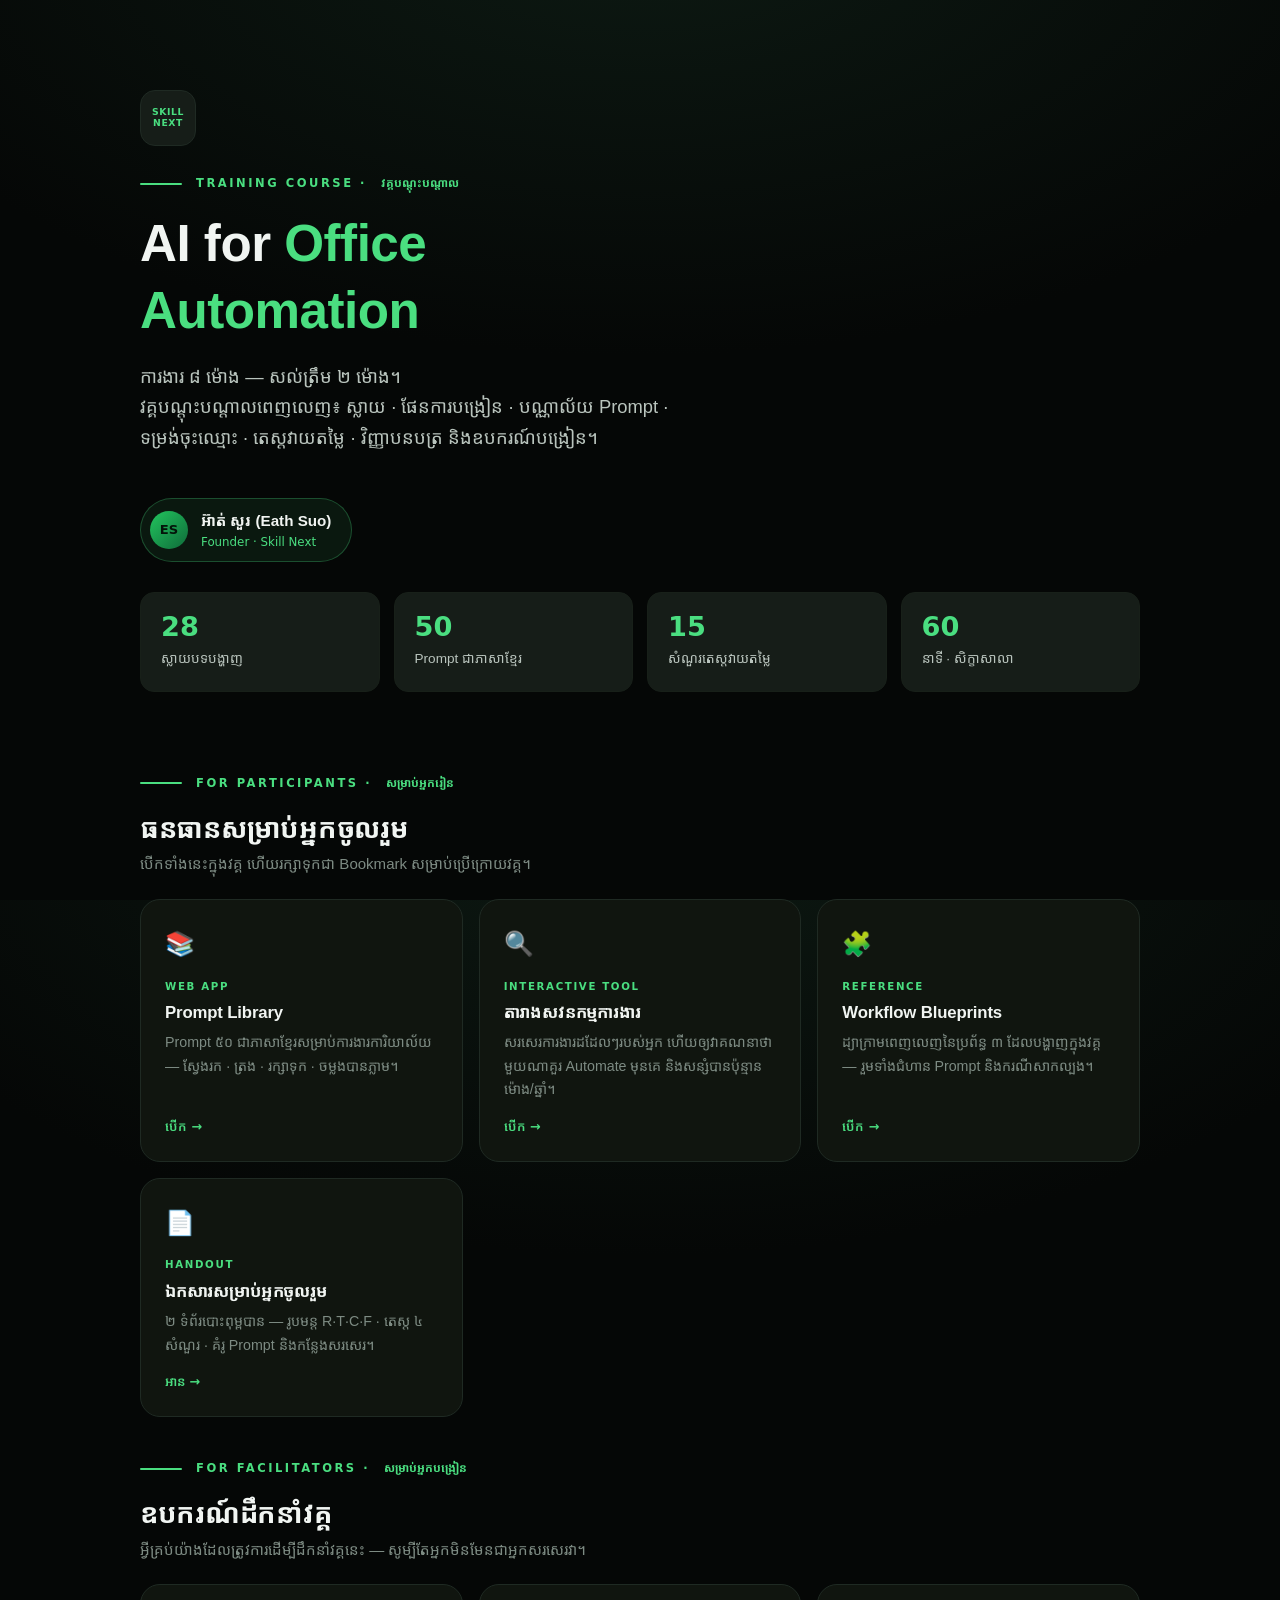
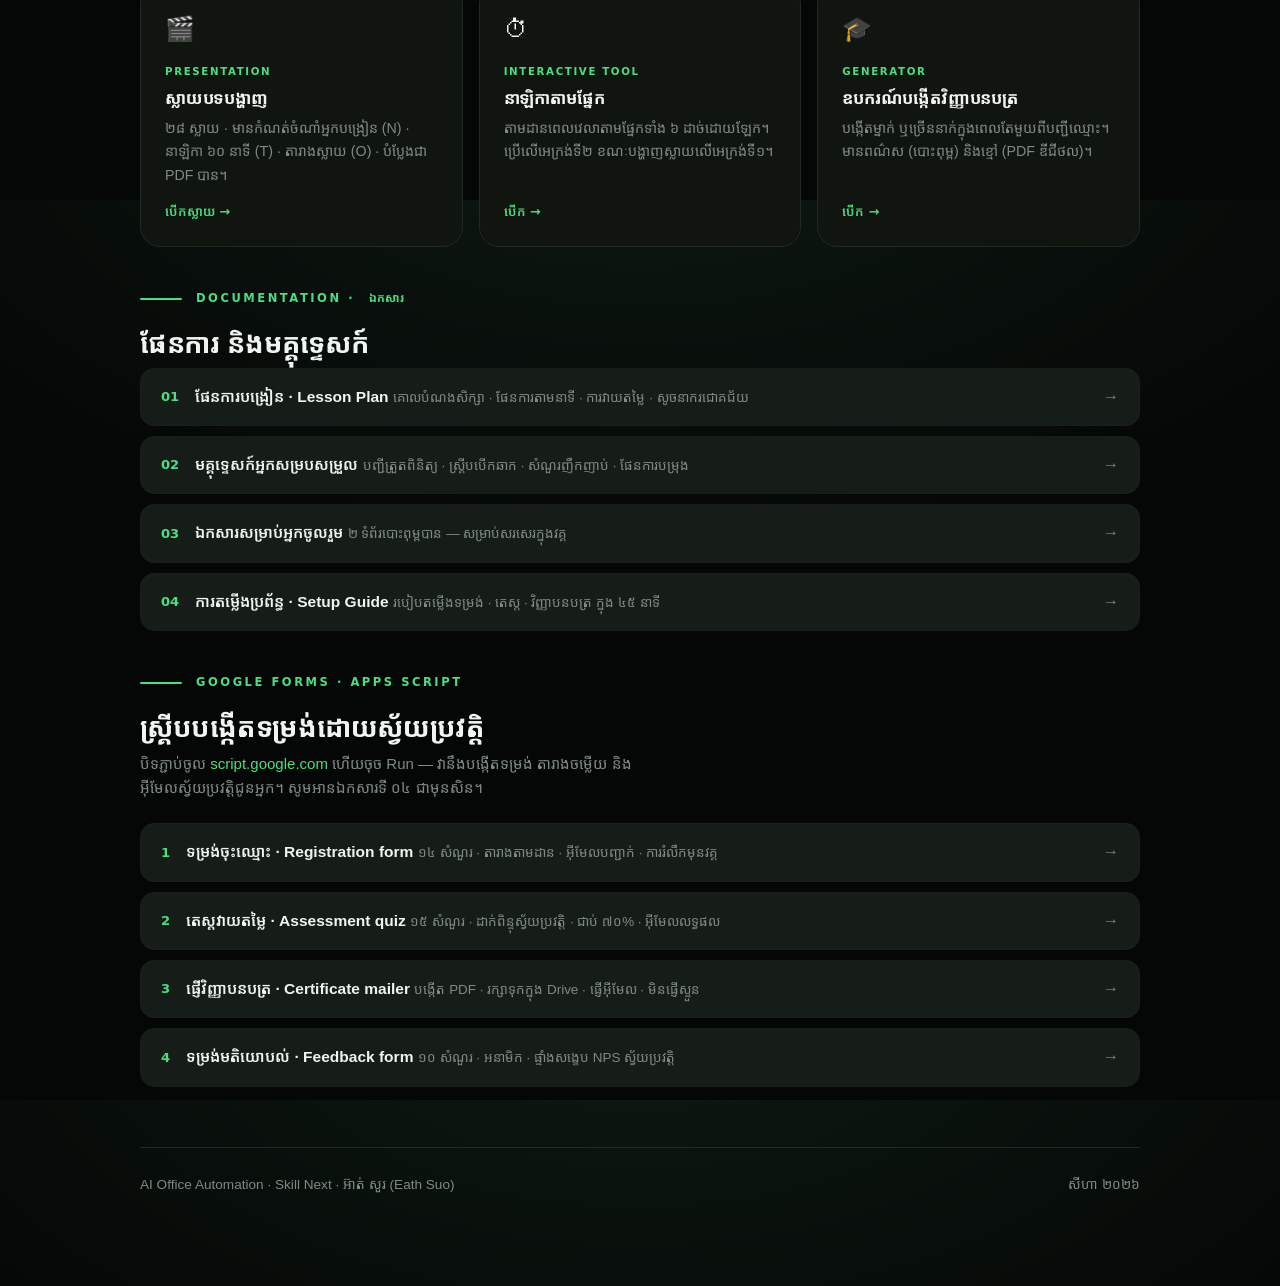
==== index.html @ 82e131f2 "Add hub page, feedback form, setup guide; bundle Khmer font Browser testing surfaced several renderi" ====
<!doctype html>
<html lang="km">
<head>
<meta charset="utf-8">
<meta name="viewport" content="width=device-width, initial-scale=1">
<title>AI Office Automation · Skill Next</title>
<meta name="description" content="វគ្គបណ្តុះបណ្តាល AI for Office Automation — ស្លាយ · Prompt Library · ឧបករណ៍បង្រៀន · វិញ្ញាបនបត្រ។">
<link rel="stylesheet" href="assets/theme.css">
<style>
body { overflow-y: auto; }
.wrap { max-width: 1080px; margin: 0 auto; padding: 0 clamp(18px, 4vw, 40px) 90px; }

.hero { padding: clamp(44px, 8vw, 90px) 0 40px; }

.logo-mark {
  width: 56px; height: 56px; border-radius: 15px;
  background: var(--surface-2); border: 1px solid var(--border);
  display: grid; place-items: center;
  font-family: var(--font-latin); font-weight: 800;
  font-size: 0.58rem; letter-spacing: 0.06em; line-height: 1.15;
  color: var(--accent); text-align: center; margin-bottom: 28px;
}

.hero h1 { font-size: clamp(1.9rem, 5.4vw, 3.2rem); max-width: 16ch; margin-bottom: 18px; }
.hero .lead { font-size: clamp(1rem, 2vw, 1.15rem); color: var(--text-2); max-width: 52ch; }

.speaker-chip {
  display: inline-flex; align-items: center; gap: 13px;
  margin-top: 26px; padding: 9px 20px 9px 9px;
  border-radius: 999px;
  background: rgba(74, 222, 128, 0.08);
  border: 1px solid rgba(74, 222, 128, 0.28);
}
.speaker-chip .avatar {
  width: 38px; height: 38px; border-radius: 50%;
  background: linear-gradient(135deg, var(--accent-2), #0f6b3a);
  display: grid; place-items: center;
  font-family: var(--font-latin); font-weight: 800;
  color: #04140a; font-size: 0.82rem;
}
.speaker-chip .name { font-weight: 700; font-size: 0.95rem; }
.speaker-chip .role { font-family: var(--font-latin); font-size: 0.74rem; color: var(--accent); }

/* ---------- Sections ---------- */

.section { padding-top: 42px; }
.section > h2 { font-size: clamp(1.25rem, 2.8vw, 1.7rem); margin-bottom: 6px; }
.section > .note { color: var(--muted); margin: 0 0 22px; max-width: 62ch; font-size: 0.94rem; }

.cards {
  display: grid;
  grid-template-columns: repeat(auto-fill, minmax(280px, 1fr));
  gap: 16px;
}

a.card {
  display: flex; flex-direction: column;
  background: var(--surface);
  border: 1px solid var(--border);
  border-radius: var(--r-lg);
  padding: 24px;
  text-decoration: none;
  color: inherit;
  transition: border-color 0.18s ease, transform 0.18s ease;
}
a.card:hover {
  border-color: var(--accent-dim);
  transform: translateY(-2px);
  text-decoration: none;
}

.card .ico { font-size: 1.5rem; margin-bottom: 14px; }
.card .kind {
  font-family: var(--font-latin);
  font-size: 0.64rem; font-weight: 700;
  letter-spacing: 0.16em; text-transform: uppercase;
  color: var(--accent); margin-bottom: 8px;
}
.card h3 { font-size: 1.05rem; margin-bottom: 7px; }
.card p { font-size: 0.89rem; color: var(--muted); margin: 0 0 14px; }
.card .go {
  margin-top: auto;
  font-family: var(--font-latin);
  font-size: 0.8rem; color: var(--accent); font-weight: 600;
}

/* Doc list */
.doclist { display: grid; gap: 10px; }

a.doc {
  display: grid;
  grid-template-columns: auto 1fr auto;
  gap: 16px; align-items: center;
  padding: 15px 20px;
  background: var(--surface-2);
  border: 1px solid var(--border-soft);
  border-radius: var(--r-md);
  text-decoration: none; color: inherit;
  transition: border-color 0.16s ease;
}
a.doc:hover { border-color: var(--accent-dim); text-decoration: none; }
a.doc .n {
  font-family: var(--font-latin); font-weight: 800;
  color: var(--accent); font-size: 0.82rem;
}
a.doc .t { font-weight: 600; font-size: 0.97rem; }
a.doc .d { font-size: 0.84rem; color: var(--muted); margin-top: 3px; }
a.doc .arrow { color: var(--muted); }

.stats {
  display: grid;
  grid-template-columns: repeat(auto-fit, minmax(140px, 1fr));
  gap: 14px;
  margin-top: 30px;
}
.stat {
  padding: 20px; border-radius: var(--r-md);
  background: var(--surface-2); border: 1px solid var(--border-soft);
}
.stat .v {
  font-family: var(--font-latin); font-size: 1.7rem;
  font-weight: 800; color: var(--accent); line-height: 1;
}
.stat .k { font-size: 0.85rem; color: var(--text-2); margin-top: 8px; }

.foot {
  margin-top: 60px; padding-top: 26px;
  border-top: 1px solid var(--border);
  display: flex; justify-content: space-between; gap: 16px; flex-wrap: wrap;
  font-size: 0.85rem; color: var(--muted);
}
</style>
</head>
<body>

<div class="wrap">

  <header class="hero">
    <div class="logo-mark">SKILL<br>NEXT</div>
    <p class="eyebrow">Training Course · <span class="km">វគ្គបណ្តុះបណ្តាល</span></p>
    <h1>AI for <span class="accent">Office Automation</span></h1>
    <p class="lead">
      ការងារ ៨ ម៉ោង — សល់ត្រឹម ២ ម៉ោង។<br>
      វគ្គបណ្តុះបណ្តាលពេញលេញ៖ ស្លាយ · ផែនការបង្រៀន · បណ្ណាល័យ Prompt ·
      ទម្រង់ចុះឈ្មោះ · តេស្តវាយតម្លៃ · វិញ្ញាបនបត្រ និងឧបករណ៍បង្រៀន។
    </p>
    <div class="speaker-chip">
      <div class="avatar">ES</div>
      <div>
        <div class="name">អ៊ាត់ សួរ (Eath Suo)</div>
        <div class="role">Founder · Skill Next</div>
      </div>
    </div>

    <div class="stats">
      <div class="stat"><div class="v">28</div><div class="k">ស្លាយបទបង្ហាញ</div></div>
      <div class="stat"><div class="v">50</div><div class="k">Prompt ជាភាសាខ្មែរ</div></div>
      <div class="stat"><div class="v">15</div><div class="k">សំណួរតេស្តវាយតម្លៃ</div></div>
      <div class="stat"><div class="v">60</div><div class="k">នាទី · សិក្ខាសាលា</div></div>
    </div>
  </header>

  <!-- ─────────── សម្រាប់អ្នករៀន ─────────── -->
  <section class="section">
    <p class="eyebrow">For participants · <span class="km">សម្រាប់អ្នករៀន</span></p>
    <h2>ធនធានសម្រាប់អ្នកចូលរួម</h2>
    <p class="note">
      បើកទាំងនេះក្នុងវគ្គ ហើយរក្សាទុកជា Bookmark សម្រាប់ប្រើក្រោយវគ្គ។
    </p>

    <div class="cards">
      <a class="card" href="prompt-library/index.html">
        <div class="ico">📚</div>
        <div class="kind">Web app</div>
        <h3>Prompt Library</h3>
        <p>
          Prompt ៥០ ជាភាសាខ្មែរសម្រាប់ការងារការិយាល័យ — ស្វែងរក · ត្រង ·
          រក្សាទុក · ចម្លងបានភ្លាម។
        </p>
        <span class="go">បើក →</span>
      </a>

      <a class="card" href="tools/task-audit.html">
        <div class="ico">🔍</div>
        <div class="kind">Interactive tool</div>
        <h3>តារាងសវនកម្មការងារ</h3>
        <p>
          សរសេរការងារដដែលៗរបស់អ្នក ហើយឲ្យវាគណនាថាមួយណាគួរ Automate មុនគេ
          និងសន្សំបានប៉ុន្មានម៉ោង/ឆ្នាំ។
        </p>
        <span class="go">បើក →</span>
      </a>

      <a class="card" href="tools/workflow-blueprints.html">
        <div class="ico">🧩</div>
        <div class="kind">Reference</div>
        <h3>Workflow Blueprints</h3>
        <p>
          ដ្យាក្រាមពេញលេញនៃប្រព័ន្ធ ៣ ដែលបង្ហាញក្នុងវគ្គ — រួមទាំងជំហាន
          Prompt និងករណីសាកល្បង។
        </p>
        <span class="go">បើក →</span>
      </a>

      <a class="card" href="docs/03-participant-handout.md">
        <div class="ico">📄</div>
        <div class="kind">Handout</div>
        <h3>ឯកសារសម្រាប់អ្នកចូលរួម</h3>
        <p>
          ២ ទំព័របោះពុម្ពបាន — រូបមន្ត R·T·C·F · តេស្ត ៤ សំណួរ · គំរូ Prompt
          និងកន្លែងសរសេរ។
        </p>
        <span class="go">អាន →</span>
      </a>
    </div>
  </section>

  <!-- ─────────── សម្រាប់អ្នកបង្រៀន ─────────── -->
  <section class="section">
    <p class="eyebrow">For facilitators · <span class="km">សម្រាប់អ្នកបង្រៀន</span></p>
    <h2>ឧបករណ៍ដឹកនាំវគ្គ</h2>
    <p class="note">
      អ្វីគ្រប់យ៉ាងដែលត្រូវការដើម្បីដឹកនាំវគ្គនេះ — សូម្បីតែអ្នកមិនមែនជាអ្នកសរសេរវា។
    </p>

    <div class="cards">
      <a class="card" href="slides/index.html">
        <div class="ico">🎬</div>
        <div class="kind">Presentation</div>
        <h3>ស្លាយបទបង្ហាញ</h3>
        <p>
          ២៨ ស្លាយ · មានកំណត់ចំណាំអ្នកបង្រៀន (N) · នាឡិកា ៦០ នាទី (T) ·
          តារាងស្លាយ (O) · បំប្លែងជា PDF បាន។
        </p>
        <span class="go">បើកស្លាយ →</span>
      </a>

      <a class="card" href="tools/timer.html">
        <div class="ico">⏱</div>
        <div class="kind">Interactive tool</div>
        <h3>នាឡិកាតាមផ្នែក</h3>
        <p>
          តាមដានពេលវេលាតាមផ្នែកទាំង ៦ ដាច់ដោយឡែក។ ប្រើលើអេក្រង់ទី២
          ខណៈបង្ហាញស្លាយលើអេក្រង់ទី១។
        </p>
        <span class="go">បើក →</span>
      </a>

      <a class="card" href="certificate/index.html">
        <div class="ico">🎓</div>
        <div class="kind">Generator</div>
        <h3>ឧបករណ៍បង្កើតវិញ្ញាបនបត្រ</h3>
        <p>
          បង្កើតម្នាក់ ឬច្រើននាក់ក្នុងពេលតែមួយពីបញ្ជីឈ្មោះ។
          មានពណ៌ស (បោះពុម្ព) និងខ្មៅ (PDF ឌីជីថល)។
        </p>
        <span class="go">បើក →</span>
      </a>
    </div>
  </section>

  <!-- ─────────── ឯកសារ ─────────── -->
  <section class="section">
    <p class="eyebrow">Documentation · <span class="km">ឯកសារ</span></p>
    <h2>ផែនការ និងមគ្គុទ្ទេសក៍</h2>

    <div class="doclist">
      <a class="doc" href="docs/01-lesson-plan.md">
        <span class="n">01</span>
        <span>
          <span class="t">ផែនការបង្រៀន · Lesson Plan</span>
          <span class="d">គោលបំណងសិក្សា · ផែនការតាមនាទី · ការវាយតម្លៃ · សូចនាករជោគជ័យ</span>
        </span>
        <span class="arrow">→</span>
      </a>

      <a class="doc" href="docs/02-facilitator-guide.md">
        <span class="n">02</span>
        <span>
          <span class="t">មគ្គុទ្ទេសក៍អ្នកសម្របសម្រួល</span>
          <span class="d">បញ្ជីត្រួតពិនិត្យ · ស្គ្រីបបើកឆាក · សំណួរញឹកញាប់ · ផែនការបម្រុង</span>
        </span>
        <span class="arrow">→</span>
      </a>

      <a class="doc" href="docs/03-participant-handout.md">
        <span class="n">03</span>
        <span>
          <span class="t">ឯកសារសម្រាប់អ្នកចូលរួម</span>
          <span class="d">២ ទំព័របោះពុម្ពបាន — សម្រាប់សរសេរក្នុងវគ្គ</span>
        </span>
        <span class="arrow">→</span>
      </a>

      <a class="doc" href="docs/04-setup-guide.md">
        <span class="n">04</span>
        <span>
          <span class="t">ការតម្លើងប្រព័ន្ធ · Setup Guide</span>
          <span class="d">របៀបតម្លើងទម្រង់ · តេស្ត · វិញ្ញាបនបត្រ ក្នុង ៤៥ នាទី</span>
        </span>
        <span class="arrow">→</span>
      </a>
    </div>
  </section>

  <!-- ─────────── ស្គ្រីប ─────────── -->
  <section class="section">
    <p class="eyebrow">Google Forms · Apps Script</p>
    <h2>ស្គ្រីបបង្កើតទម្រង់ដោយស្វ័យប្រវត្តិ</h2>
    <p class="note">
      បិទភ្ជាប់ចូល <a href="https://script.google.com">script.google.com</a> ហើយចុច Run —
      វានឹងបង្កើតទម្រង់ តារាងចម្លើយ និងអ៊ីមែលស្វ័យប្រវត្តិជូនអ្នក។
      សូមអានឯកសារទី ០៤ ជាមុនសិន។
    </p>

    <div class="doclist">
      <a class="doc" href="apps-script/1-registration-form.gs">
        <span class="n">1</span>
        <span>
          <span class="t">ទម្រង់ចុះឈ្មោះ · Registration form</span>
          <span class="d">១៤ សំណួរ · តារាងតាមដាន · អ៊ីមែលបញ្ជាក់ · ការរំលឹកមុនវគ្គ</span>
        </span>
        <span class="arrow">→</span>
      </a>

      <a class="doc" href="apps-script/2-assessment-quiz.gs">
        <span class="n">2</span>
        <span>
          <span class="t">តេស្តវាយតម្លៃ · Assessment quiz</span>
          <span class="d">១៥ សំណួរ · ដាក់ពិន្ទុស្វ័យប្រវត្តិ · ជាប់ ៧០% · អ៊ីមែលលទ្ធផល</span>
        </span>
        <span class="arrow">→</span>
      </a>

      <a class="doc" href="apps-script/3-certificate-mailer.gs">
        <span class="n">3</span>
        <span>
          <span class="t">ផ្ញើវិញ្ញាបនបត្រ · Certificate mailer</span>
          <span class="d">បង្កើត PDF · រក្សាទុកក្នុង Drive · ផ្ញើអ៊ីមែល · មិនផ្ញើស្ទួន</span>
        </span>
        <span class="arrow">→</span>
      </a>

      <a class="doc" href="apps-script/4-feedback-form.gs">
        <span class="n">4</span>
        <span>
          <span class="t">ទម្រង់មតិយោបល់ · Feedback form</span>
          <span class="d">១០ សំណួរ · អនាមិក · ផ្ទាំងសង្ខេប NPS ស្វ័យប្រវត្តិ</span>
        </span>
        <span class="arrow">→</span>
      </a>
    </div>
  </section>

  <footer class="foot">
    <div>AI Office Automation · Skill Next · អ៊ាត់ សួរ (Eath Suo)</div>
    <div>សីហា ២០២៦</div>
  </footer>

</div>
</body>
</html>
---- assets/theme.css ----
/* ============================================================
   AI Office Automation — Shared Theme
   Skill Next · Eath Suo
   Dark / green workshop identity used across slides, prompt
   library, certificates and teaching tools.
   ============================================================ */

/* Khmer script needs a font that stacks subscripts and vowel signs
   correctly. Many machines (and most Linux containers) have no Khmer
   font at all and fall back to a bitmap face that breaks the glyph
   clusters, so the font ships with the repo instead of being assumed.
   Variable file — covers both 400 and 700. */
@font-face {
  font-family: "AIOA Khmer";
  src: url("fonts/noto-sans-khmer.woff2") format("woff2");
  font-weight: 100 900;
  font-style: normal;
  font-display: swap;
  unicode-range: U+1780-17FF, U+19E0-19FF, U+200C-200D, U+25CC;
}

:root {
  /* Surfaces */
  --bg:          #050706;
  --bg-grad:     radial-gradient(120% 90% at 50% -10%, #0d1a13 0%, #050706 55%);
  --surface:     #10150f;
  --surface-2:   #161d18;
  --surface-3:   #1c2620;
  --border:      #1f2a23;
  --border-soft: #182019;

  /* Brand */
  --accent:      #4ade80;
  --accent-2:    #22c55e;
  --accent-dim:  #1a3325;
  --accent-glow: rgba(74, 222, 128, 0.18);

  /* Text */
  --text:        #f1f5f2;
  --text-2:      #b9c4bd;
  --muted:       #7d8b83;
  --faint:       #4a544e;

  /* Type */
  /* The bundled Khmer face is unicode-range limited to Khmer, so it can
     sit inside the Latin stack too: Latin glyphs come from Inter, Khmer
     glyphs from the bundled face. Without this, Khmer appearing inside a
     Latin-styled element (pill, counter, label) falls through to the
     generic sans-serif, which on many systems is a bitmap face that
     breaks Khmer glyph clusters. */
  --font-latin:  "Inter", "Segoe UI", system-ui, -apple-system,
                 "AIOA Khmer", "Noto Sans Khmer", "Khmer UI",
                 "Khmer Sangam MN", "Khmer OS Battambang", sans-serif;

  /* Bundled font first, then the faces Windows / macOS / Linux ship with. */
  --font-khmer:  "AIOA Khmer", "Noto Sans Khmer", "Kantumruy Pro",
                 "Khmer UI",                      /* Windows */
                 "Khmer Sangam MN", "Khmer MN",   /* macOS */
                 "Khmer OS Battambang", "Khmer OS", "Nokora", sans-serif;
  --font-ui:     var(--font-khmer), var(--font-latin);
  --font-mono:   "JetBrains Mono", "SF Mono", ui-monospace, Menlo, monospace;

  /* Rhythm */
  --r-sm: 8px;
  --r-md: 14px;
  --r-lg: 20px;
  --r-xl: 28px;

  --shadow: 0 18px 50px rgba(0, 0, 0, 0.55);
}

/* Light mode is intentionally not offered: the workshop identity is
   a dark stage theme. Printed assets (certificate) override this. */

*,
*::before,
*::after { box-sizing: border-box; }

html, body { height: 100%; }

body {
  margin: 0;
  background: var(--bg);
  background-image: var(--bg-grad);
  color: var(--text);
  font-family: var(--font-ui);
  font-size: 16px;
  line-height: 1.65;
  -webkit-font-smoothing: antialiased;
  text-rendering: optimizeLegibility;
}

/* ---------- Typographic primitives ---------- */

.eyebrow {
  display: flex;
  align-items: center;
  gap: 14px;
  font-family: var(--font-latin);
  font-size: 0.72rem;
  font-weight: 700;
  letter-spacing: 0.22em;
  text-transform: uppercase;
  color: var(--accent);
  margin: 0 0 18px;
}

.eyebrow::before {
  content: "";
  width: 42px;
  height: 2px;
  background: var(--accent);
  flex: none;
  border-radius: 2px;
}

.accent { color: var(--accent); }
.muted  { color: var(--muted); }
.dim    { color: var(--text-2); }

/* Khmer inside a wide-tracked, uppercased Latin label. Letter-spacing
   pulls Khmer glyph clusters apart and uppercasing does nothing for the
   script, so opt out of both. */
.km {
  font-family: var(--font-khmer);
  letter-spacing: normal;
  text-transform: none;
}

h1, h2, h3, h4 {
  margin: 0 0 0.5em;
  line-height: 1.3;
  font-weight: 700;
  letter-spacing: -0.01em;
}

h1 { font-size: clamp(1.9rem, 5.2vw, 3.4rem); }
h2 { font-size: clamp(1.5rem, 3.6vw, 2.4rem); }
h3 { font-size: clamp(1.1rem, 2.2vw, 1.4rem); }

p { margin: 0 0 1em; }

a { color: var(--accent); text-decoration: none; }
a:hover { text-decoration: underline; }

code, kbd, pre { font-family: var(--font-mono); }

/* ---------- Numbered list cards (the workshop signature) ---------- */

.rows { display: grid; gap: 12px; }

.row {
  display: grid;
  grid-template-columns: auto 1fr auto;
  align-items: center;
  gap: 18px;
  padding: 18px 22px;
  background: var(--surface-2);
  border: 1px solid var(--border-soft);
  border-radius: var(--r-md);
  transition: border-color 0.2s ease, background 0.2s ease;
}

.row:hover { border-color: var(--accent-dim); }

.row .num {
  font-family: var(--font-latin);
  font-size: 0.95rem;
  font-weight: 700;
  color: var(--accent);
  min-width: 1.6em;
  font-variant-numeric: tabular-nums;
}

.row .body { min-width: 0; }

.row .title {
  font-weight: 700;
  font-size: 1.02rem;
  line-height: 1.45;
}

.row .sub {
  font-family: var(--font-latin);
  font-size: 0.85rem;
  color: var(--muted);
  margin-top: 4px;
}

.row .meta {
  font-family: var(--font-latin);
  font-size: 0.82rem;
  color: var(--muted);
  white-space: nowrap;
}

/* Highlighted row — the "this is the important one" state */
.row.is-key {
  background: linear-gradient(180deg, rgba(74, 222, 128, 0.09), rgba(74, 222, 128, 0.03));
  border-color: rgba(74, 222, 128, 0.32);
}

.row.is-key .title { color: var(--text); }

/* ---------- Panels ---------- */

.panel {
  background: var(--surface);
  border: 1px solid var(--border);
  border-radius: var(--r-lg);
  padding: 26px;
}

.panel-label {
  font-family: var(--font-latin);
  font-size: 0.7rem;
  font-weight: 700;
  letter-spacing: 0.18em;
  text-transform: uppercase;
  color: var(--accent);
  margin-bottom: 10px;
}

/* ---------- Pills / chips ---------- */

.pill {
  display: inline-flex;
  align-items: center;
  gap: 8px;
  padding: 7px 15px;
  border-radius: 999px;
  background: var(--surface-2);
  border: 1px solid var(--border);
  font-family: var(--font-latin);
  font-size: 0.8rem;
  color: var(--text-2);
  cursor: pointer;
  transition: all 0.18s ease;
}

.pill:hover { border-color: var(--accent-dim); color: var(--text); }

.pill.is-active {
  background: rgba(74, 222, 128, 0.14);
  border-color: var(--accent);
  color: var(--accent);
}

/* ---------- Buttons ---------- */

.btn {
  display: inline-flex;
  align-items: center;
  justify-content: center;
  gap: 8px;
  padding: 11px 20px;
  border-radius: var(--r-sm);
  border: 1px solid var(--border);
  background: var(--surface-2);
  color: var(--text);
  font-family: var(--font-ui);
  font-size: 0.9rem;
  font-weight: 600;
  cursor: pointer;
  transition: all 0.18s ease;
}

.btn:hover { border-color: var(--accent-dim); background: var(--surface-3); }

.btn-primary {
  background: var(--accent);
  border-color: var(--accent);
  color: #04140a;
}

.btn-primary:hover { background: #6ee79b; border-color: #6ee79b; }

/* ---------- Utility ---------- */

.stack   { display: grid; gap: 16px; }
.cluster { display: flex; flex-wrap: wrap; gap: 10px; }
.center  { text-align: center; }
.sr-only {
  position: absolute; width: 1px; height: 1px;
  padding: 0; margin: -1px; overflow: hidden;
  clip: rect(0, 0, 0, 0); white-space: nowrap; border: 0;
}

::-webkit-scrollbar { width: 10px; height: 10px; }
::-webkit-scrollbar-track { background: var(--bg); }
::-webkit-scrollbar-thumb {
  background: var(--surface-3);
  border-radius: 10px;
  border: 2px solid var(--bg);
}
::-webkit-scrollbar-thumb:hover { background: var(--accent-dim); }
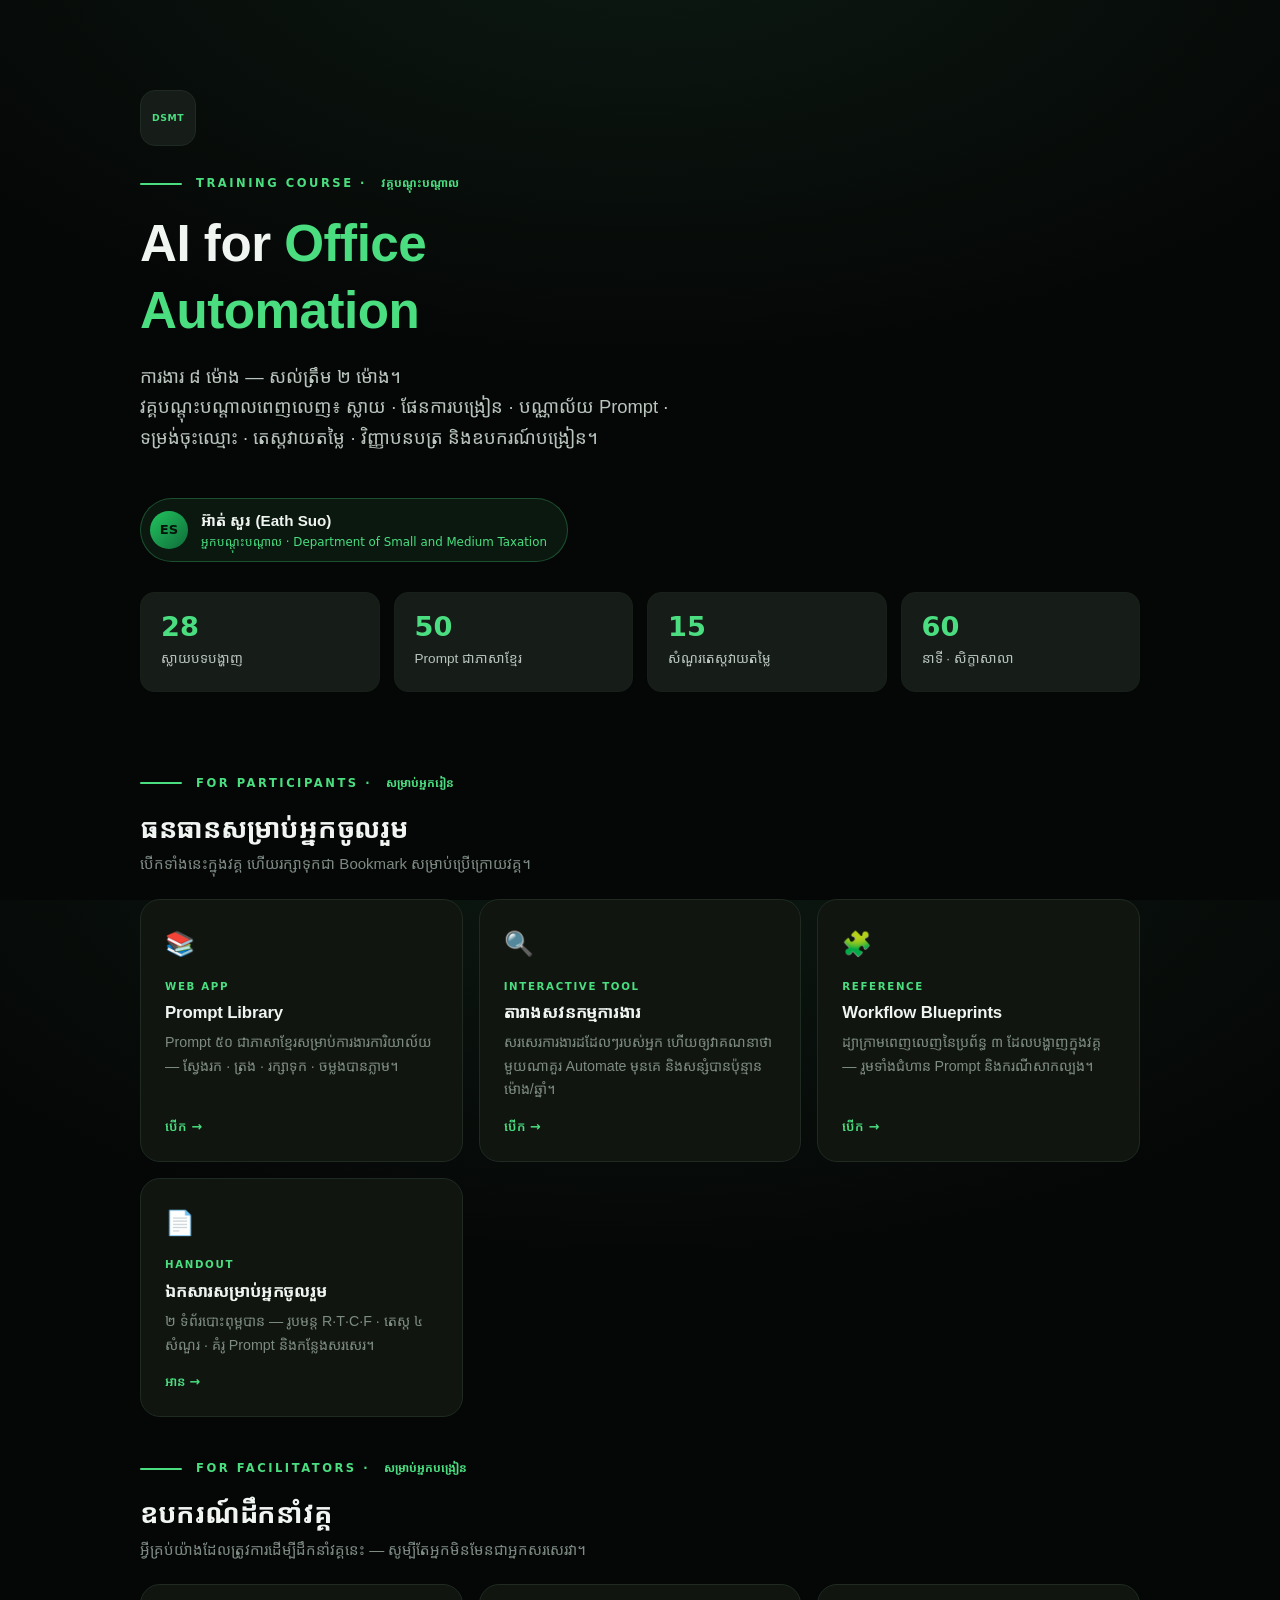
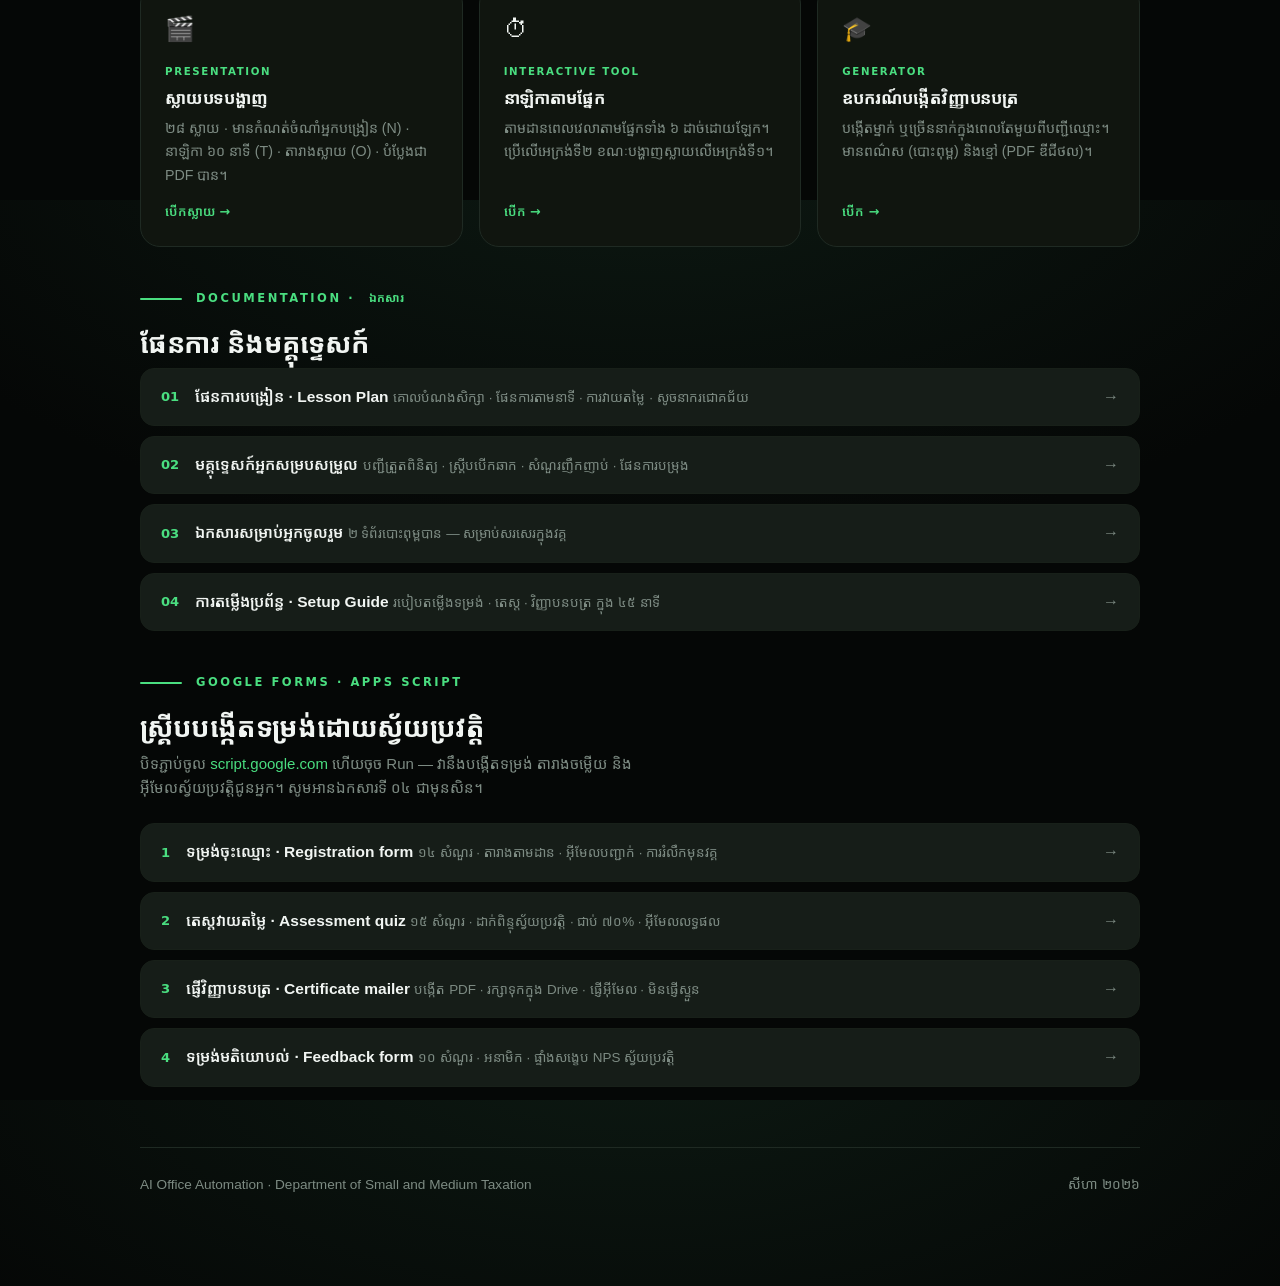
==== commit 73c568b3: "Rebrand from Skill Next to Department of Small and Medium Taxation Replaces the organisation across " ====
--- a/index.html
+++ b/index.html
@@ -3,7 +3,7 @@
 <head>
 <meta charset="utf-8">
 <meta name="viewport" content="width=device-width, initial-scale=1">
-<title>AI Office Automation · Skill Next</title>
+<title>AI Office Automation · DSMT</title>
 <meta name="description" content="វគ្គបណ្តុះបណ្តាល AI for Office Automation — ស្លាយ · Prompt Library · ឧបករណ៍បង្រៀន · វិញ្ញាបនបត្រ។">
 <link rel="stylesheet" href="assets/theme.css">
 <style>
@@ -136,7 +136,7 @@
 <div class="wrap">
 
   <header class="hero">
-    <div class="logo-mark">SKILL<br>NEXT</div>
+    <div class="logo-mark">DSMT</div>
     <p class="eyebrow">Training Course · <span class="km">វគ្គបណ្តុះបណ្តាល</span></p>
     <h1>AI for <span class="accent">Office Automation</span></h1>
     <p class="lead">
@@ -148,7 +148,7 @@
       <div class="avatar">ES</div>
       <div>
         <div class="name">អ៊ាត់ សួរ (Eath Suo)</div>
-        <div class="role">Founder · Skill Next</div>
+        <div class="role">អ្នកបណ្តុះបណ្តាល · Department of Small and Medium Taxation</div>
       </div>
     </div>
 
@@ -353,7 +353,7 @@
   </section>
 
   <footer class="foot">
-    <div>AI Office Automation · Skill Next · អ៊ាត់ សួរ (Eath Suo)</div>
+    <div>AI Office Automation · Department of Small and Medium Taxation</div>
     <div>សីហា ២០២៦</div>
   </footer>
 
--- a/assets/theme.css
+++ b/assets/theme.css
@@ -1,6 +1,6 @@
 /* ============================================================
    AI Office Automation — Shared Theme
-   Skill Next · Eath Suo
+   Department of Small and Medium Taxation · Eath Suo
    Dark / green workshop identity used across slides, prompt
    library, certificates and teaching tools.
    ============================================================ */
@@ -42,15 +42,15 @@
   --faint:       #4a544e;
 
   /* Type */
-  /* The bundled Khmer face is unicode-range limited to Khmer, so it can
-     sit inside the Latin stack too: Latin glyphs come from Inter, Khmer
-     glyphs from the bundled face. Without this, Khmer appearing inside a
-     Latin-styled element (pill, counter, label) falls through to the
-     generic sans-serif, which on many systems is a bitmap face that
-     breaks Khmer glyph clusters. */
-  --font-latin:  "Inter", "Segoe UI", system-ui, -apple-system,
-                 "AIOA Khmer", "Noto Sans Khmer", "Khmer UI",
-                 "Khmer Sangam MN", "Khmer OS Battambang", sans-serif;
+  /* The bundled Khmer face is unicode-range limited to Khmer, so it is
+     listed FIRST and still never touches Latin text — Latin glyphs fall
+     straight through to Inter. Order matters: `system-ui` resolves via
+     fontconfig on Linux to a family that reports Khmer coverage (through
+     a bitmap fallback that breaks glyph clusters), so anything listed
+     after it would never be reached for Khmer. */
+  --font-latin:  "AIOA Khmer", "Inter", "Segoe UI", system-ui, -apple-system,
+                 "Noto Sans Khmer", "Khmer UI", "Khmer Sangam MN",
+                 "Khmer OS Battambang", sans-serif;
 
   /* Bundled font first, then the faces Windows / macOS / Linux ship with. */
   --font-khmer:  "AIOA Khmer", "Noto Sans Khmer", "Kantumruy Pro",
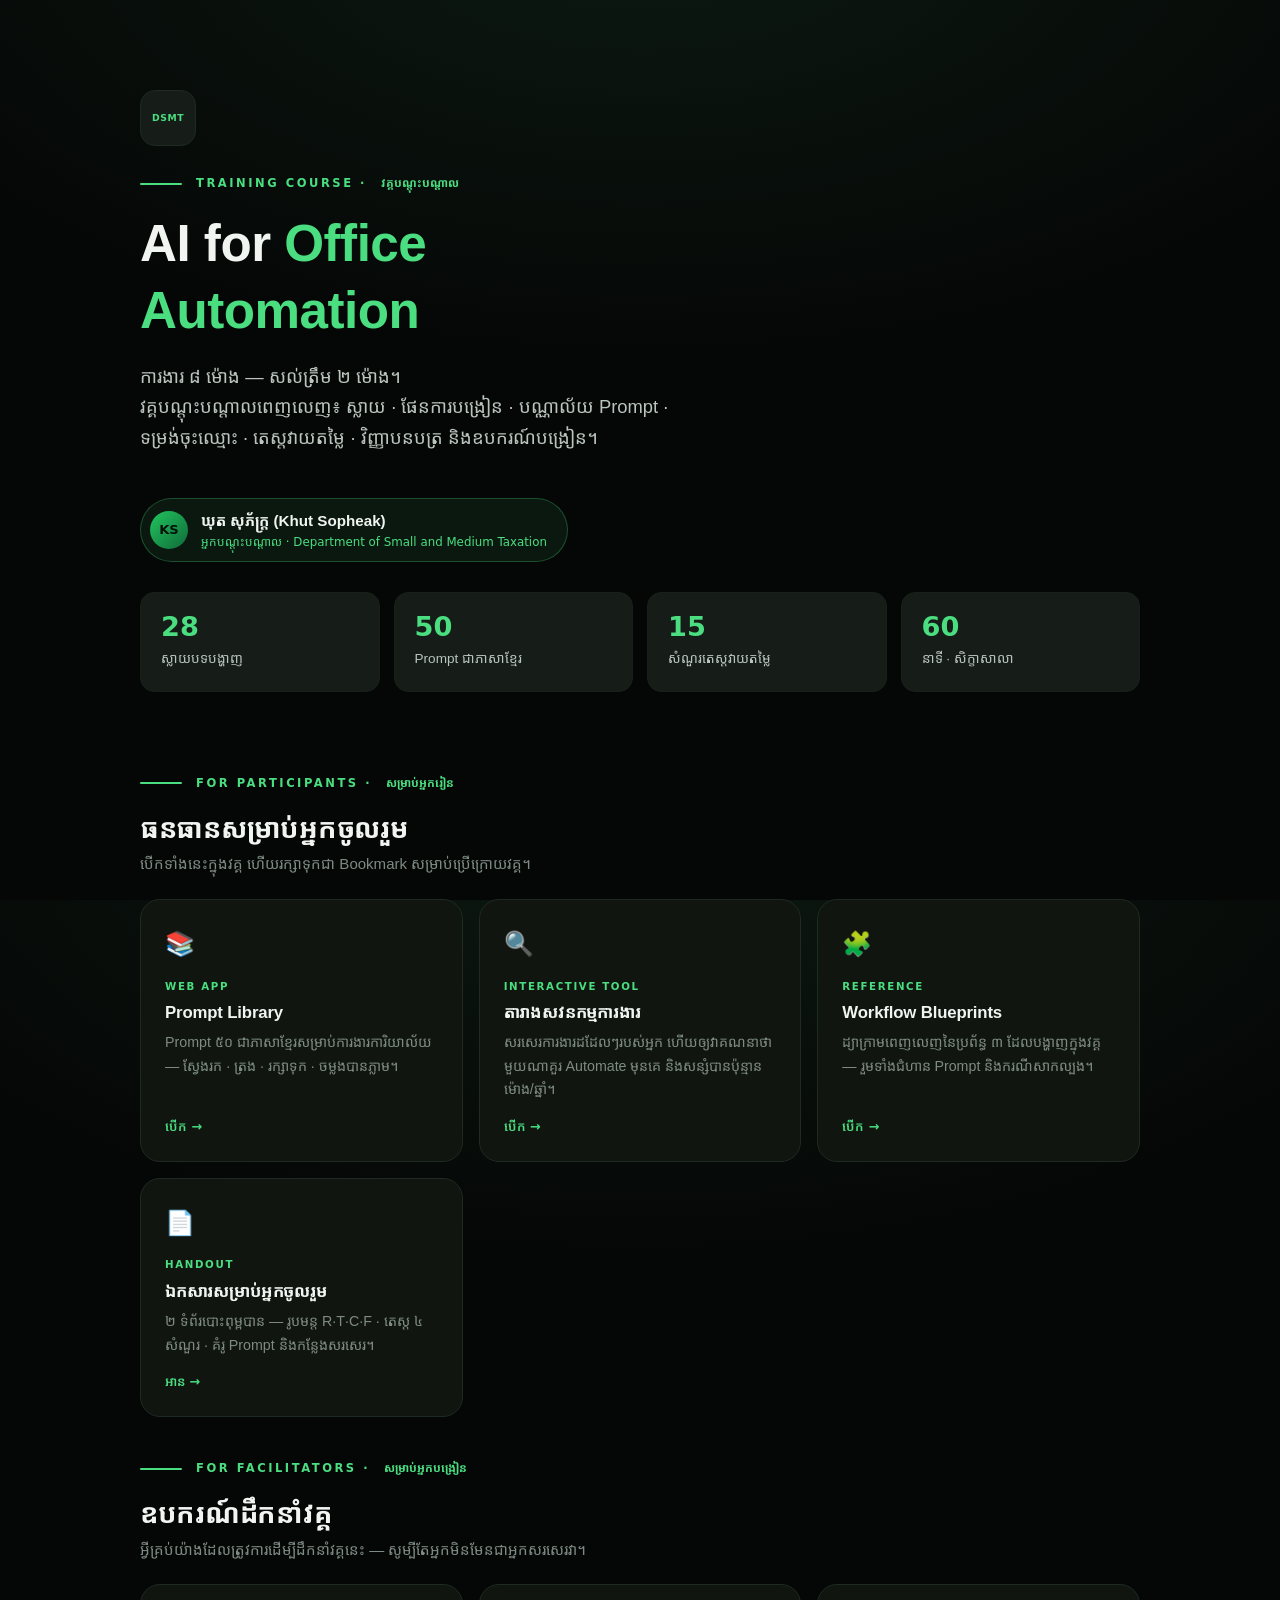
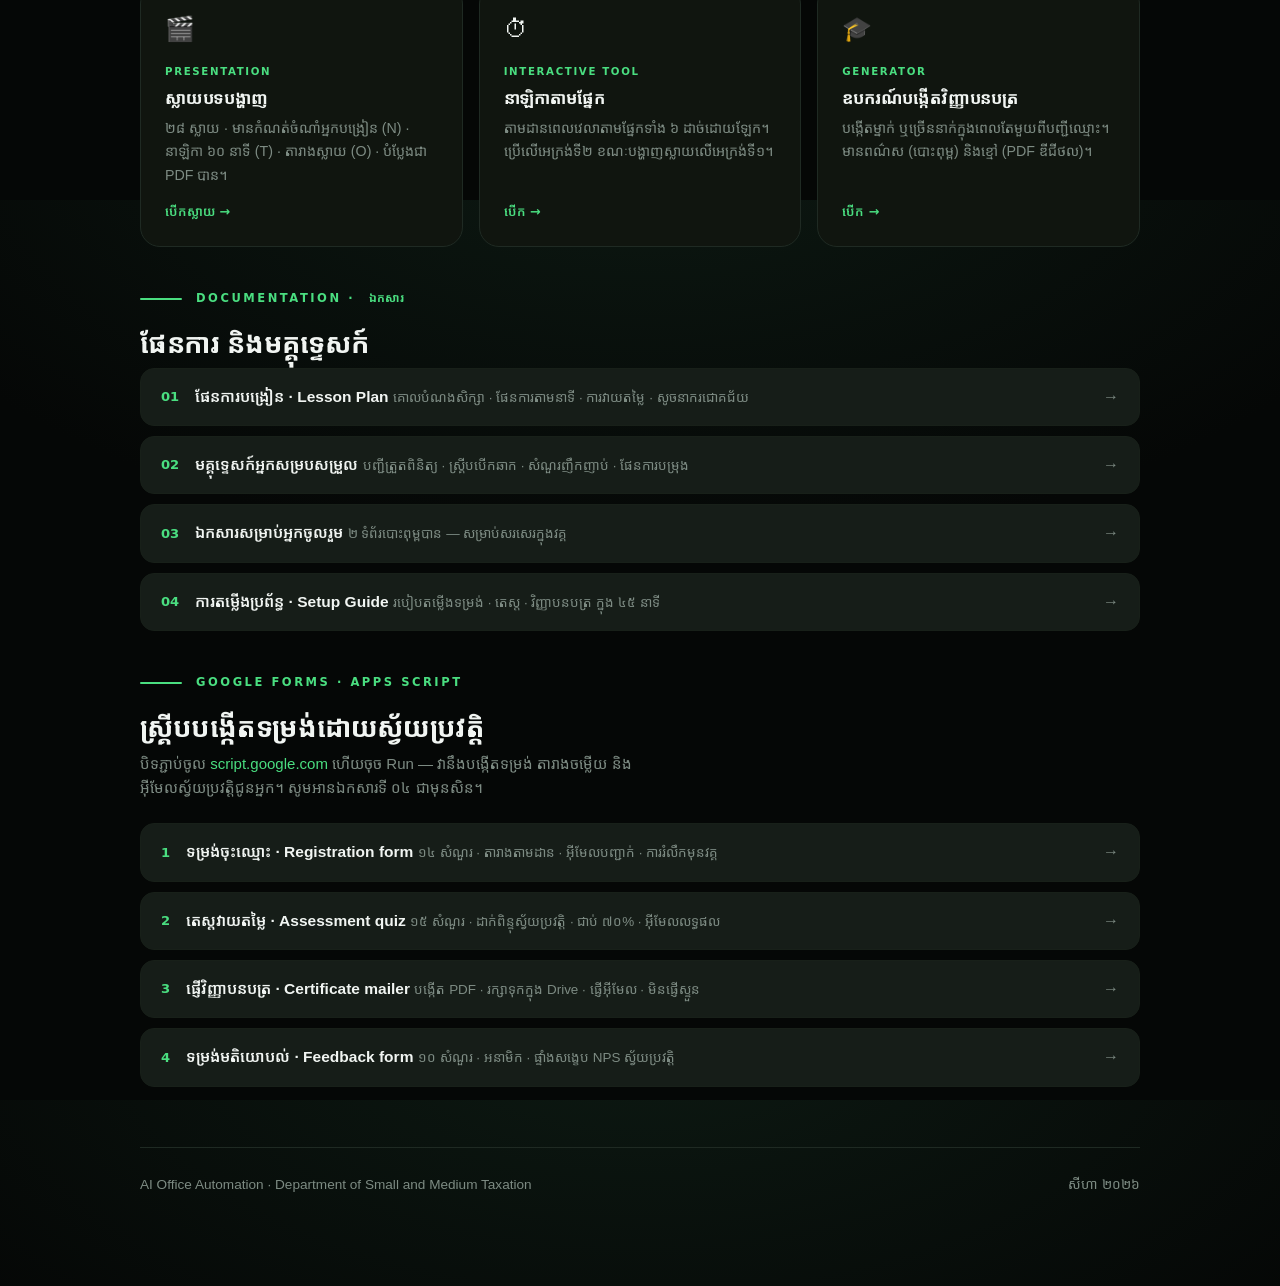
==== commit b09aa02d: "Change presenter to Khut Sopheak Replaces អ៊ាត់ សួរ / Eath Suo across 9 files (22 occurrences): spea" ====
--- a/index.html
+++ b/index.html
@@ -145,9 +145,9 @@
       ទម្រង់ចុះឈ្មោះ · តេស្តវាយតម្លៃ · វិញ្ញាបនបត្រ និងឧបករណ៍បង្រៀន។
     </p>
     <div class="speaker-chip">
-      <div class="avatar">ES</div>
+      <div class="avatar">KS</div>
       <div>
-        <div class="name">អ៊ាត់ សួរ (Eath Suo)</div>
+        <div class="name">ឃុត សុភ័ក្រ្ត (Khut Sopheak)</div>
         <div class="role">អ្នកបណ្តុះបណ្តាល · Department of Small and Medium Taxation</div>
       </div>
     </div>
--- a/assets/theme.css
+++ b/assets/theme.css
@@ -1,6 +1,6 @@
 /* ============================================================
    AI Office Automation — Shared Theme
-   Department of Small and Medium Taxation · Eath Suo
+   Department of Small and Medium Taxation · Khut Sopheak
    Dark / green workshop identity used across slides, prompt
    library, certificates and teaching tools.
    ============================================================ */
